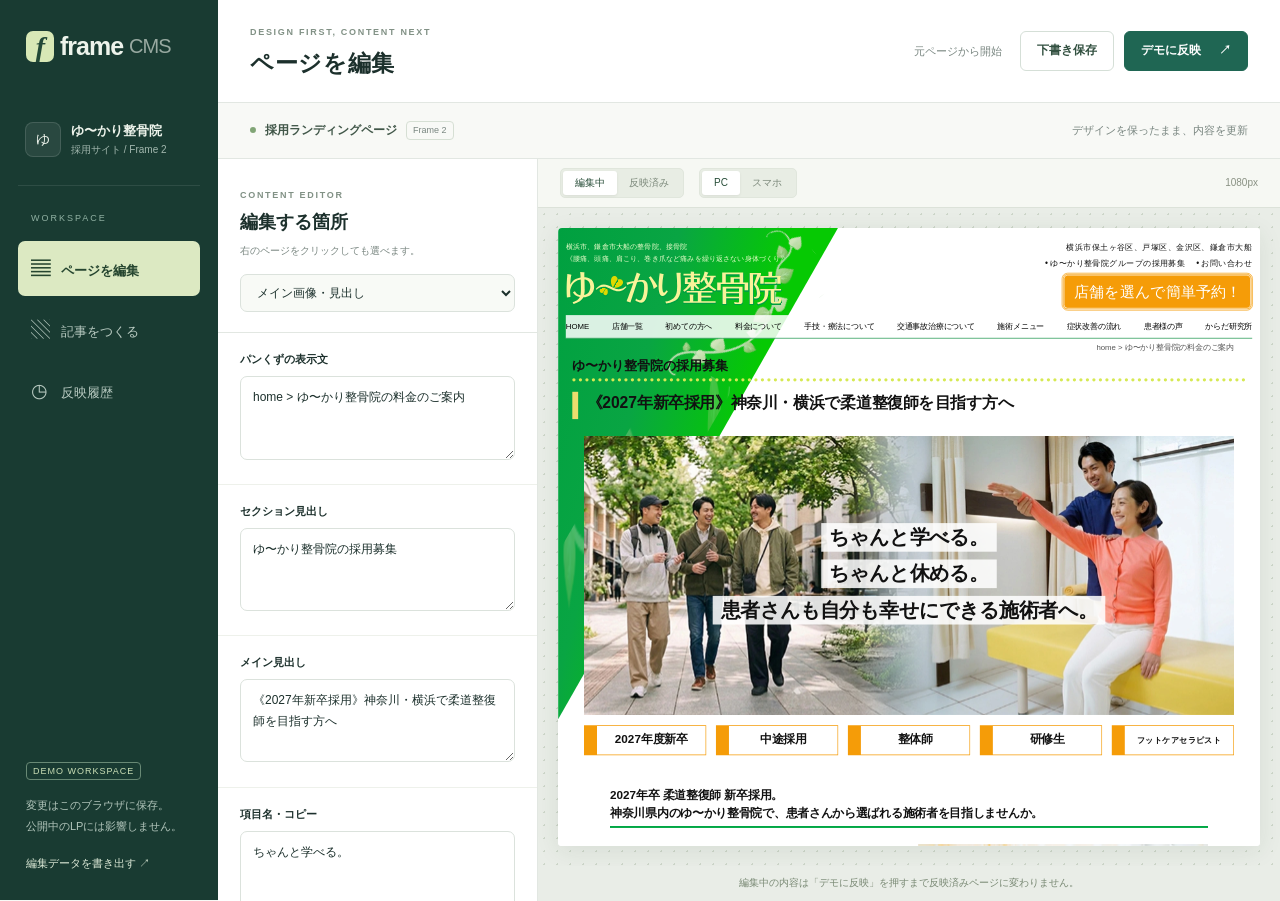
==== cms/index.html @ cc3045b7 "feat: publish Frame CMS demo under cms" ====
<!doctype html>
<html lang="ja">
<head><meta charset="utf-8"><meta name="viewport" content="width=device-width, initial-scale=1"><meta name="robots" content="noindex,nofollow"><title>Frame CMS｜ゆ〜かり整骨院</title><link rel="stylesheet" href="cms.css"></head>
<body>
<aside class="sidebar">
  <a class="wordmark" href="./"><span class="mark">f</span>frame<span class="light">CMS</span></a>
  <div class="workspace"><span class="site-icon">ゆ</span><div><strong>ゆ〜かり整骨院</strong><small>採用サイト / Frame 2</small></div></div>
  <div class="nav-label">WORKSPACE</div>
  <nav><button data-view="pages" class="active"><span>▤</span>ページを編集</button><button data-view="articles"><span>▧</span>記事をつくる</button><button data-view="history"><span>◷</span>反映履歴</button></nav>
  <div class="sidebar-bottom"><span class="demo-pill">DEMO WORKSPACE</span><p>変更はこのブラウザに保存。<br>公開中のLPには影響しません。</p><button id="export-data" class="text-button">編集データを書き出す ↗</button></div>
</aside>
<main class="main">
  <header class="topbar"><div><span class="eyebrow">DESIGN FIRST, CONTENT NEXT</span><h1 id="view-title">ページを編集</h1></div><div class="top-actions"><span id="save-status" role="status">準備中…</span><button id="save" class="btn">下書き保存</button><button id="publish" class="btn primary">デモに反映 <span>↗</span></button></div></header>
  <div class="context"><div><span class="live-dot"></span><strong>採用ランディングページ</strong><span class="tag">Frame 2</span></div><span>デザインを保ったまま、内容を更新</span></div>
  <section id="pages-view" class="view editor-grid">
    <aside class="inspector"><div class="inspector-head"><span class="eyebrow">CONTENT EDITOR</span><h2>編集する箇所</h2><p>右のページをクリックしても選べます。</p><label for="section-select" class="sr-only">編集セクション</label><select id="section-select"></select></div><div id="fields"></div></aside>
    <div class="preview-panel"><div class="preview-toolbar"><div class="segmented"><button data-preview="draft" class="active">編集中</button><button data-preview="published">反映済み</button></div><div class="segmented"><button data-device="desktop" class="active">PC</button><button data-device="mobile">スマホ</button></div><span id="preview-size">1080px</span></div><div class="preview-scroll" id="canvas"><div class="frame-holder"><iframe id="preview" title="Frame 2 編集プレビュー" sandbox="allow-same-origin"></iframe></div></div><div class="preview-note">編集中の内容は「デモに反映」を押すまで反映済みページに変わりません。</div></div>
  </section>
  <section id="articles-view" class="view" hidden><div class="articles-layout"><aside class="article-list"><div class="list-heading"><h2>記事</h2><button id="add-article" class="btn small primary">＋ 新規</button></div><p class="muted">サイトと同じデザインで情報を届ける。</p><div id="article-items"></div></aside><div id="article-editor"></div></div></section>
  <section id="history-view" class="view" hidden><div class="history-intro"><span class="eyebrow">VERSION HISTORY</span><h2>変更を、いつでも振り返る。</h2><p>反映した内容を10件まで保存します。復元は下書きに取り込みます。</p></div><div id="history-items"></div></section>
</main>
<div id="toast" role="status" hidden></div>
<dialog id="publish-dialog"><span class="eyebrow">REVIEW & APPLY</span><h2>デモ表示に反映しますか？</h2><p>下書きのページ・記事を、このブラウザの反映済み表示へまとめて反映します。</p><div id="changes"></div><div class="dialog-actions"><button id="cancel-publish" class="btn">戻る</button><button id="confirm-publish" class="btn primary">この内容を反映</button></div></dialog>
<script src="source.js"></script><script src="app.js"></script>
</body></html>
---- cms/cms.css ----
:root{--ink:#1c302c;--muted:#798680;--green:#1f6653;--line:#e2e7e2;--paper:#f8f9f6;--accent:#d9e9bd}*{box-sizing:border-box}body{margin:0;background:var(--paper);color:var(--ink);font:14px/1.65 "Segoe UI",Meiryo,sans-serif}button,input,textarea,select{font:inherit}button{cursor:pointer}button:disabled{opacity:.45;cursor:default}button,a,input,textarea,select{outline-offset:3px}button:focus-visible,a:focus-visible{outline:2px solid #83ac39}input,textarea,select{width:100%;border:1px solid #dbe2dc;background:#fff;border-radius:7px;padding:10px 12px;color:var(--ink)}textarea{resize:vertical;line-height:1.7;min-height:80px}input:focus,textarea:focus,select:focus{outline:2px solid #a0c6ae;border-color:transparent}h1,h2,h3,p{margin:0}button{border:0}a{color:inherit}.sidebar{width:218px;position:fixed;inset:0 auto 0 0;background:#193b32;color:#edf3eb;padding:26px 18px;display:flex;flex-direction:column}.wordmark{display:flex;align-items:center;font-size:25px;letter-spacing:-1px;font-weight:650;text-decoration:none;gap:6px;margin:0 8px 37px}.mark{background:#d8e8b6;color:#224937;border-radius:7px;width:28px;height:31px;line-height:31px;text-align:center;font:italic bold 28px Georgia}.light{font-weight:300;font-size:20px;opacity:.6}.workspace{display:flex;align-items:center;gap:10px;padding:15px 7px 26px;border-bottom:1px solid #ffffff17;margin-bottom:25px}.workspace strong{font-size:13px}.workspace small{display:block;color:#a3b8af;font-size:10px}.site-icon{background:#ffffff12;border:1px solid #ffffff20;border-radius:8px;padding:5px 10px}.nav-label{font-size:9px;color:#91b1a3;letter-spacing:2px;padding:0 13px;margin-bottom:12px}nav button{width:100%;text-align:left;padding:12px 13px;color:#b9cbc2;background:transparent;border-radius:7px;margin:3px 0;font-size:13px}nav button span{font-size:19px;display:inline-block;width:30px}nav button.active{background:#dce9c2;color:#25452f;font-weight:650}.sidebar-bottom{margin-top:auto;padding:20px 8px 0}.demo-pill{color:#cce0b7;border:1px solid #688975;border-radius:4px;padding:3px 6px;font-size:9px;letter-spacing:1px}.sidebar-bottom p{color:#b3c6bc;font-size:11px;line-height:1.9;margin:14px 0}.text-button{background:transparent;color:#dbe8d6;padding:0;font-size:11px}.main{margin-left:218px}.topbar{height:103px;display:flex;align-items:center;justify-content:space-between;padding:20px 32px;border-bottom:1px solid var(--line);background:#fff}.eyebrow{font-size:9px;letter-spacing:1.7px;color:#819185;font-weight:600}h1{font-size:23px;letter-spacing:.03em;margin-top:3px}h2{font-size:18px}.top-actions{display:flex;align-items:center;gap:10px}#save-status{font-size:11px;color:var(--muted);margin-right:8px}.btn{padding:9px 16px;border:1px solid #d5dfd7;border-radius:6px;background:#fff;color:#335141;font-weight:600;font-size:12px;white-space:nowrap}.btn:hover{background:#f0f5ed}.btn.primary{background:var(--green);border-color:var(--green);color:white}.btn.primary:hover{background:#194d40}.btn.primary span{margin-left:15px}.btn.small{padding:6px 10px;font-size:11px}.context{height:55px;padding:0 32px;display:flex;align-items:center;justify-content:space-between;font-size:11px;color:var(--muted)}.context>div{display:flex;align-items:center;gap:9px}.context strong{color:#415749;font-size:12px}.live-dot{height:6px;width:6px;background:#81a576;border-radius:50%}.tag{border:1px solid #d6dfd4;border-radius:4px;padding:1px 6px;font-size:9px}.view[hidden]{display:none}.editor-grid{display:grid;grid-template-columns:320px minmax(0,1fr);height:calc(100vh - 158px);border-top:1px solid var(--line)}.inspector{background:white;overflow:auto;border-right:1px solid var(--line)}.inspector-head{padding:23px 22px 20px;border-bottom:1px solid var(--line)}.inspector-head h2{margin:3px 0 5px}.inspector-head p{font-size:10px;color:var(--muted);margin-bottom:15px}.inspector select{font-size:12px;background:#f8faf6}.field{padding:17px 22px;border-bottom:1px solid #eef1eb}.field label,.input-label{display:block;font-size:11px;font-weight:bold;margin-bottom:8px}.field textarea{font-size:12px}.field-note{font-size:10px;color:var(--muted);margin-top:6px}.field-img{width:100%;height:105px;object-fit:cover;border:1px solid var(--line);border-radius:6px;margin-bottom:8px;background:#f0f1eb}.field input[type=file]{font-size:10px;padding:5px}.field .image-options{display:flex;gap:5px;margin:8px 0}.image-options button{padding:4px;background:#f0f3ed;color:#485c4e;font-size:10px;border-radius:4px}.preview-panel{display:flex;flex-direction:column;min-width:0;background:#e9ede7}.preview-toolbar{height:49px;display:flex;gap:15px;align-items:center;padding:0 22px;background:#f6f8f3;border-bottom:1px solid #dce2d9;flex-shrink:0}.segmented{display:flex;background:#e8ede4;border:1px solid #e0e6dc;padding:2px;border-radius:5px}.segmented button{font-size:10px;padding:4px 12px;background:transparent;color:#7c897b;border-radius:3px}.segmented button.active{background:white;color:#274d38;box-shadow:0 1px 3px #0001}.preview-toolbar>span{font-size:10px;color:#899183;margin-left:auto}.preview-scroll{flex:1;min-height:0;overflow:hidden;padding:20px;display:flex;justify-content:center;align-items:flex-start;background-image:radial-gradient(#cdd6c9 1px,transparent 1px);background-size:13px 13px}.frame-holder{position:relative;box-shadow:0 5px 25px #253d2017;background:white;flex-shrink:0;overflow:hidden;border-radius:4px}iframe{border:0;display:block;transform-origin:top left;background:white}.preview-note{font-size:10px;text-align:center;color:#798974;padding:9px;flex-shrink:0}.muted{color:var(--muted);font-size:11px}.articles-layout{display:grid;grid-template-columns:285px 1fr;gap:25px;padding:0 32px 30px}.article-list{padding:22px;background:#fff;border:1px solid var(--line);border-radius:10px;align-self:start}.list-heading{display:flex;align-items:center;justify-content:space-between;margin-bottom:10px}.article-item{width:100%;padding:14px 12px;text-align:left;border:1px solid var(--line);margin-top:13px;background:#fff;border-radius:7px;color:var(--ink)}.article-item.active{border-color:#6a9c7e;background:#f3f7ee}.article-item strong{display:block;font-size:12px}.article-item small{color:#88967f}.article-form{background:white;border:1px solid var(--line);border-radius:10px;padding:26px;max-width:900px}.article-form .input-label{margin-top:20px}.article-form textarea{min-height:250px}.article-form .summary-input{min-height:75px}.article-form .row{display:flex;gap:10px;margin-top:15px}.article-form .row input{width:auto}.empty-state{padding:80px 30px;text-align:center;color:#8a9786}.empty-state h2{color:#496340;margin-bottom:10px}.article-preview{padding:20px;margin-top:20px;border:1px solid var(--line);background:#fafcf7;border-radius:6px;white-space:pre-wrap}.history-intro{padding:20px 32px}.history-intro h2{font-size:24px;margin:8px 0}.history-intro p{color:var(--muted);font-size:12px}.history-card{margin:0 32px 12px;background:white;border:1px solid var(--line);border-radius:9px;padding:22px;display:flex;align-items:center;justify-content:space-between}.history-card small{color:var(--muted)}#toast{position:fixed;bottom:24px;left:50%;transform:translateX(-50%);background:#193b32;color:white;box-shadow:0 4px 20px #0003;border-radius:9px;padding:13px 25px;z-index:20;font-size:13px}dialog{width:470px;max-width:calc(100vw - 35px);border:0;border-radius:13px;padding:30px;box-shadow:0 10px 60px #0002;color:var(--ink)}dialog::backdrop{background:#15352966}dialog h2{font-size:23px;margin:6px 0 12px}dialog p{font-size:12px;color:var(--muted)}#changes{background:#f1f5eb;border-radius:7px;padding:15px;margin:22px 0;font-size:12px}.dialog-actions{display:flex;justify-content:flex-end;gap:10px}.faq-card{padding:17px 22px;border-bottom:1px solid var(--line)}.faq-card input,.faq-card textarea{font-size:12px;margin-bottom:7px}.faq-tools{display:flex;gap:8px}.faq-tools button{padding:3px 9px;color:#6c7568;background:#f2f4ee;font-size:11px;border-radius:4px}.add-faq{margin:18px 22px}.sr-only{position:absolute;width:1px;height:1px;overflow:hidden;clip:rect(0,0,0,0)}@media(min-width:1800px){.editor-grid{grid-template-columns:360px 1fr}.inspector-head,.field,.faq-card{padding-left:27px;padding-right:27px}}@media(max-width:1100px){.sidebar{width:180px;padding:25px 12px}.main{margin-left:180px}.editor-grid{grid-template-columns:280px 1fr}.topbar{padding:20px}.top-actions{gap:5px}#save-status{display:none}.context{padding:0 20px}.context>span{display:none}.articles-layout{padding:0 20px;grid-template-columns:230px 1fr}}@media(max-width:760px){.sidebar{position:relative;width:100%;height:auto;padding:12px 16px;display:block}.wordmark{display:none}.workspace{display:none}.sidebar-bottom,.nav-label{display:none}.sidebar nav{display:flex;gap:6px}.sidebar nav button{font-size:11px;padding:6px}.main{margin-left:0}.topbar{height:100px;align-items:start;padding:13px;flex-wrap:wrap}.topbar h1{font-size:18px}.eyebrow{font-size:8px}.top-actions{margin-top:5px}.context{height:42px;padding:0 13px}.editor-grid{display:flex;flex-direction:column;height:auto}.inspector{max-height:46vh;width:100%}.preview-panel{height:70vh}.preview-toolbar{padding:0 10px}.preview-note{font-size:9px}.articles-layout{display:block;padding:0 12px}.article-form{margin-top:15px;padding:18px}.article-list{padding:14px}.history-card{margin:10px;padding:15px}.history-intro{padding:15px}}
/* 記事の入力と読者向け表示を同じ画面で確認する。 */
#article-editor{display:grid;grid-template-columns:minmax(300px,440px) minmax(300px,1fr);gap:20px;min-width:0;align-items:start}
.article-form{min-width:0;width:100%;padding:22px}
.article-form>h2{margin-top:4px}
.article-reader{background:#e9ede7;border:1px solid var(--line);border-radius:10px;overflow:hidden;position:sticky;top:20px;min-width:0}
.article-reader-toolbar{display:flex;flex-wrap:wrap;align-items:center;gap:8px;padding:13px;background:#f6f8f3;font-size:10px}
.article-reader-toolbar strong{width:100%;font-size:12px}
.article-reader-toolbar select{width:auto;max-width:125px;padding:5px 8px;font-size:10px}
#article-canvas{height:650px;min-height:350px}
.listing-option{display:flex;gap:9px;align-items:center;font-size:12px;margin:20px 0 5px;font-weight:600}
.listing-option input{width:16px;height:16px;flex-shrink:0}
.article-actions,.empty-actions{display:flex;gap:8px;flex-wrap:wrap;margin-top:20px}
.empty-actions{justify-content:center}
.sample-note{font-size:11px;color:#60724f;background:#f2f6e8;border-radius:6px;padding:10px;margin-top:13px}
.faq-intro{padding:15px 22px;font-size:11px;color:var(--muted);background:#f9fbf5}
#changes p{color:#42583b;margin:5px 0}
@media(max-width:1450px){#article-editor{display:block}.article-reader{position:relative;top:0;margin-top:20px}.article-form{max-width:none}#article-canvas{height:560px}}
@media(max-width:760px){#article-canvas{height:550px}.article-reader-toolbar{gap:5px}.article-reader-toolbar select{max-width:110px}}
.action-dialog .dialog-actions{margin-top:24px}
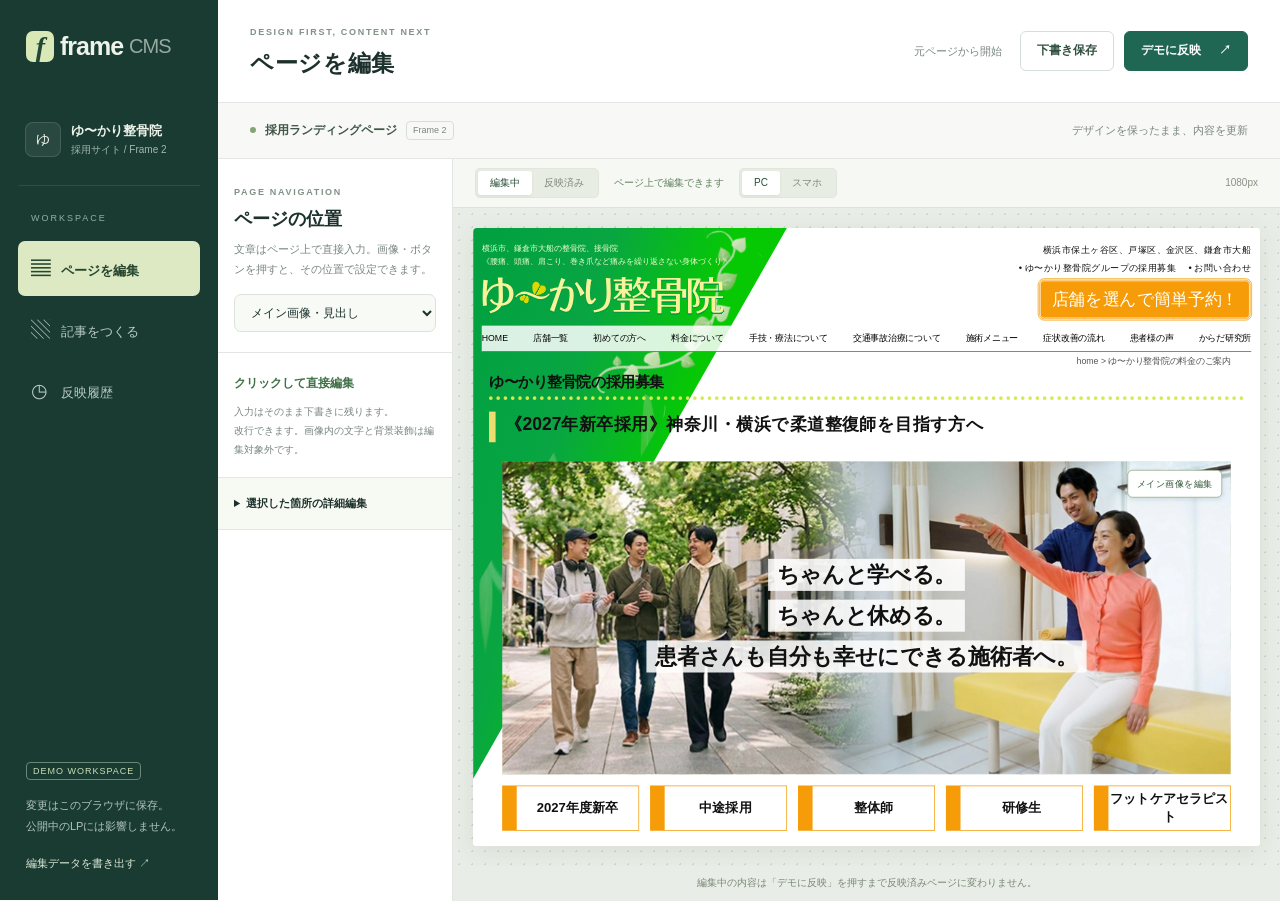
==== commit 1d1d955e: "feat: enable inline page editing and recruitment button controls" ====
--- a/cms/index.html
+++ b/cms/index.html
@@ -13,8 +13,8 @@
   <header class="topbar"><div><span class="eyebrow">DESIGN FIRST, CONTENT NEXT</span><h1 id="view-title">ページを編集</h1></div><div class="top-actions"><span id="save-status" role="status">準備中…</span><button id="save" class="btn">下書き保存</button><button id="publish" class="btn primary">デモに反映 <span>↗</span></button></div></header>
   <div class="context"><div><span class="live-dot"></span><strong>採用ランディングページ</strong><span class="tag">Frame 2</span></div><span>デザインを保ったまま、内容を更新</span></div>
   <section id="pages-view" class="view editor-grid">
-    <aside class="inspector"><div class="inspector-head"><span class="eyebrow">CONTENT EDITOR</span><h2>編集する箇所</h2><p>右のページをクリックしても選べます。</p><label for="section-select" class="sr-only">編集セクション</label><select id="section-select"></select></div><div id="fields"></div></aside>
-    <div class="preview-panel"><div class="preview-toolbar"><div class="segmented"><button data-preview="draft" class="active">編集中</button><button data-preview="published">反映済み</button></div><div class="segmented"><button data-device="desktop" class="active">PC</button><button data-device="mobile">スマホ</button></div><span id="preview-size">1080px</span></div><div class="preview-scroll" id="canvas"><div class="frame-holder"><iframe id="preview" title="Frame 2 編集プレビュー" sandbox="allow-same-origin"></iframe></div></div><div class="preview-note">編集中の内容は「デモに反映」を押すまで反映済みページに変わりません。</div></div>
+    <aside class="inspector"><div class="inspector-head"><span class="eyebrow">PAGE NAVIGATION</span><h2>ページの位置</h2><p>文章はページ上で直接入力。画像・ボタンを押すと、その位置で設定できます。</p><label for="section-select" class="sr-only">ページの位置</label><select id="section-select"></select></div><div class="editing-guide"><strong id="editing-mode">クリックして直接編集</strong><p>入力はそのまま下書きに残ります。<br>改行できます。画像内の文字と背景装飾は編集対象外です。</p></div><details class="advanced-fields"><summary>選択した箇所の詳細編集</summary><div id="fields"></div></details></aside>
+    <div class="preview-panel"><div class="preview-toolbar"><div class="segmented"><button data-preview="draft" class="active">編集中</button><button data-preview="published">反映済み</button></div><span id="inline-mode-label">ページ上で編集できます</span><div class="segmented"><button data-device="desktop" class="active">PC</button><button data-device="mobile">スマホ</button></div><span id="preview-size">1080px</span></div><div class="preview-scroll" id="canvas"><div class="frame-holder"><iframe id="preview" title="Frame 2 編集プレビュー" sandbox="allow-same-origin"></iframe></div></div><div class="preview-note">編集中の内容は「デモに反映」を押すまで反映済みページに変わりません。</div></div>
   </section>
   <section id="articles-view" class="view" hidden><div class="articles-layout"><aside class="article-list"><div class="list-heading"><h2>記事</h2><button id="add-article" class="btn small primary">＋ 新規</button></div><p class="muted">サイトと同じデザインで情報を届ける。</p><div id="article-items"></div></aside><div id="article-editor"></div></div></section>
   <section id="history-view" class="view" hidden><div class="history-intro"><span class="eyebrow">VERSION HISTORY</span><h2>変更を、いつでも振り返る。</h2><p>反映した内容を10件まで保存します。復元は下書きに取り込みます。</p></div><div id="history-items"></div></section>
--- a/cms/cms.css
+++ b/cms/cms.css
@@ -18,3 +18,14 @@
 @media(max-width:1450px){#article-editor{display:block}.article-reader{position:relative;top:0;margin-top:20px}.article-form{max-width:none}#article-canvas{height:560px}}
 @media(max-width:760px){#article-canvas{height:550px}.article-reader-toolbar{gap:5px}.article-reader-toolbar select{max-width:110px}}
 .action-dialog .dialog-actions{margin-top:24px}
+/* ページ上で直接編集するための、コンパクトな補助パネル。 */
+.editor-grid{grid-template-columns:235px minmax(0,1fr)}
+.inspector-head{padding:20px 16px}.inspector-head p{font-size:11px;line-height:1.8}
+.editing-guide{padding:18px 16px;border-bottom:1px solid var(--line)}
+.editing-guide strong{font-size:12px;color:#3f7046}.editing-guide p{font-size:10px;color:var(--muted);margin-top:8px;line-height:1.9}
+.advanced-fields>summary{cursor:pointer;padding:16px;font-size:11px;font-weight:600;background:#f7faf3;border-bottom:1px solid var(--line)}
+.advanced-fields .field,.advanced-fields .faq-card{padding:15px 16px}
+#inline-mode-label{font-size:10px;color:#62805f}.preview-toolbar>span#inline-mode-label{margin-left:0}
+@media(min-width:1800px){.editor-grid{grid-template-columns:260px minmax(0,1fr)}}
+@media(max-width:1100px){.editor-grid{grid-template-columns:210px minmax(0,1fr)}#inline-mode-label{display:none}}
+@media(max-width:760px){.inspector{max-height:28vh}.editing-guide{display:none}.inspector-head{padding:12px 16px}.inspector-head p{margin-bottom:8px}.advanced-fields>summary{padding:10px 16px}.preview-panel{height:76vh}}
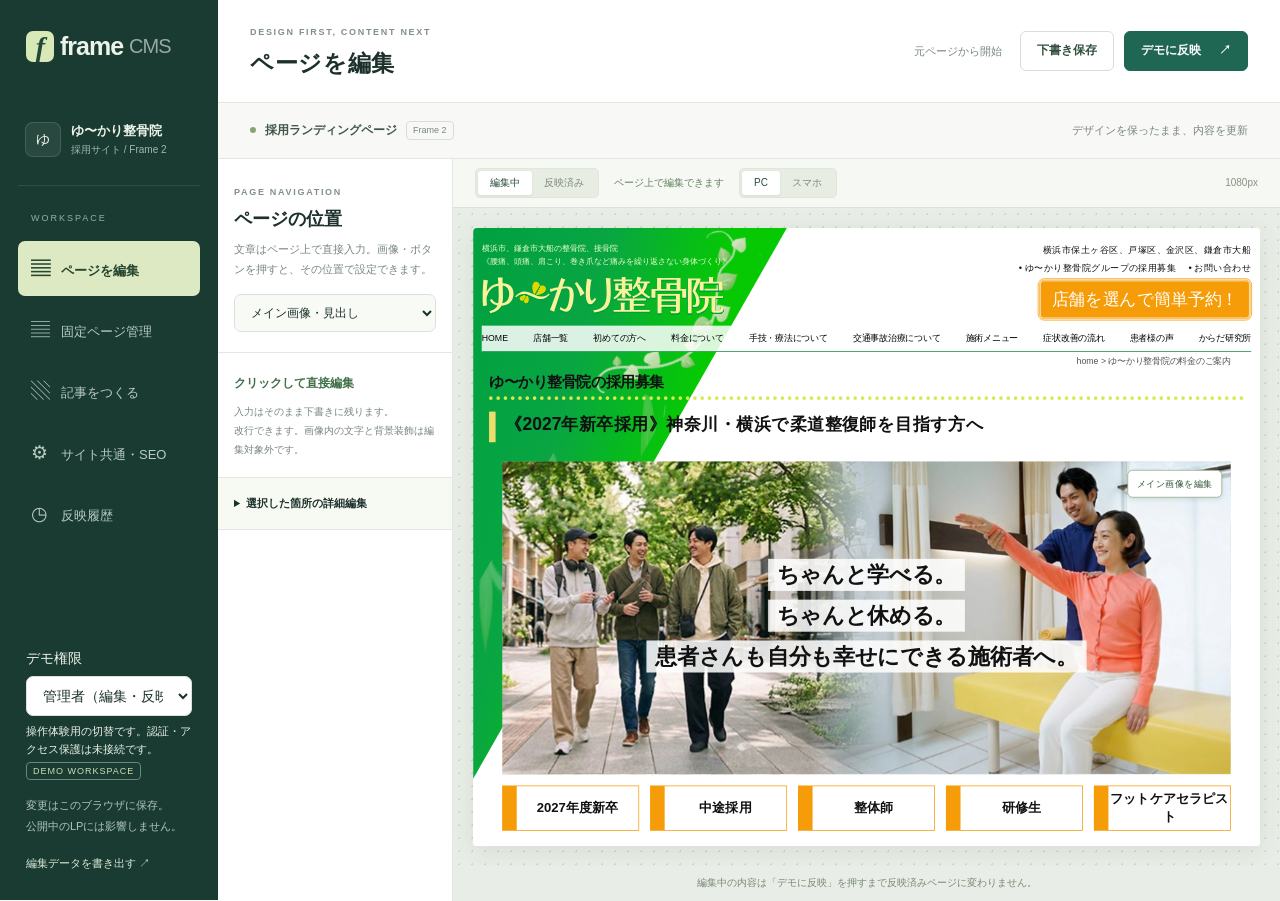
==== commit 30fd6c82: "feat: add page management taxonomy SEO and role demo" ====
--- a/cms/index.html
+++ b/cms/index.html
@@ -6,8 +6,8 @@
   <a class="wordmark" href="./"><span class="mark">f</span>frame<span class="light">CMS</span></a>
   <div class="workspace"><span class="site-icon">ゆ</span><div><strong>ゆ〜かり整骨院</strong><small>採用サイト / Frame 2</small></div></div>
   <div class="nav-label">WORKSPACE</div>
-  <nav><button data-view="pages" class="active"><span>▤</span>ページを編集</button><button data-view="articles"><span>▧</span>記事をつくる</button><button data-view="history"><span>◷</span>反映履歴</button></nav>
-  <div class="sidebar-bottom"><span class="demo-pill">DEMO WORKSPACE</span><p>変更はこのブラウザに保存。<br>公開中のLPには影響しません。</p><button id="export-data" class="text-button">編集データを書き出す ↗</button></div>
+  <nav><button data-view="pages" class="active"><span>▤</span>ページを編集</button><button data-view="fixed"><span>▤</span>固定ページ管理</button><button data-view="articles"><span>▧</span>記事をつくる</button><button data-view="settings"><span>⚙</span>サイト共通・SEO</button><button data-view="history"><span>◷</span>反映履歴</button></nav>
+  <div class="sidebar-bottom"><label for="role-select">デモ権限</label><select id="role-select"><option value="admin">管理者（編集・反映）</option><option value="editor">編集者（下書き編集）</option><option value="viewer">閲覧者（閲覧のみ）</option></select><small>操作体験用の切替です。認証・アクセス保護は未接続です。</small><span class="demo-pill">DEMO WORKSPACE</span><p>変更はこのブラウザに保存。<br>公開中のLPには影響しません。</p><button id="export-data" class="text-button">編集データを書き出す ↗</button></div>
 </aside>
 <main class="main">
   <header class="topbar"><div><span class="eyebrow">DESIGN FIRST, CONTENT NEXT</span><h1 id="view-title">ページを編集</h1></div><div class="top-actions"><span id="save-status" role="status">準備中…</span><button id="save" class="btn">下書き保存</button><button id="publish" class="btn primary">デモに反映 <span>↗</span></button></div></header>
@@ -16,10 +16,12 @@
     <aside class="inspector"><div class="inspector-head"><span class="eyebrow">PAGE NAVIGATION</span><h2>ページの位置</h2><p>文章はページ上で直接入力。画像・ボタンを押すと、その位置で設定できます。</p><label for="section-select" class="sr-only">ページの位置</label><select id="section-select"></select></div><div class="editing-guide"><strong id="editing-mode">クリックして直接編集</strong><p>入力はそのまま下書きに残ります。<br>改行できます。画像内の文字と背景装飾は編集対象外です。</p></div><details class="advanced-fields"><summary>選択した箇所の詳細編集</summary><div id="fields"></div></details></aside>
     <div class="preview-panel"><div class="preview-toolbar"><div class="segmented"><button data-preview="draft" class="active">編集中</button><button data-preview="published">反映済み</button></div><span id="inline-mode-label">ページ上で編集できます</span><div class="segmented"><button data-device="desktop" class="active">PC</button><button data-device="mobile">スマホ</button></div><span id="preview-size">1080px</span></div><div class="preview-scroll" id="canvas"><div class="frame-holder"><iframe id="preview" title="Frame 2 編集プレビュー" sandbox="allow-same-origin"></iframe></div></div><div class="preview-note">編集中の内容は「デモに反映」を押すまで反映済みページに変わりません。</div></div>
   </section>
-  <section id="articles-view" class="view" hidden><div class="articles-layout"><aside class="article-list"><div class="list-heading"><h2>記事</h2><button id="add-article" class="btn small primary">＋ 新規</button></div><p class="muted">サイトと同じデザインで情報を届ける。</p><div id="article-items"></div></aside><div id="article-editor"></div></div></section>
+  <section id="articles-view" class="view" hidden><div class="articles-layout"><aside class="article-list"><div class="list-heading"><h2>記事</h2><button id="add-article" class="btn small primary">＋ 新規</button></div><p class="muted">サイトと同じデザインで情報を届ける。</p><div id="article-items"></div><div class="taxonomy-panel"><h2>分類から探す</h2><select id="taxonomy-mode" aria-label="分類管理の版"><option value="draft">編集中</option><option value="published">反映済み・掲載記事</option></select><div id="taxonomy-items"></div></div></aside><div id="article-editor"></div></div></section>
+  <section id="fixed-view" class="view" hidden><div class="article-form"><h2>固定ページ</h2><label for="fixed-template">追加するページのひな型</label><select id="fixed-template"><option value="standard">標準固定ページ</option></select><button id="add-fixed" class="btn primary">＋ 固定ページを追加</button><p class="muted">新しい固定ページは共通ヘッダー・フッターと標準レイアウトを使用します。既存の採用ページは専用画面で内容を編集できます。</p><div id="fixed-items"></div></div><div id="fixed-editor" class="settings-layout"></div></section>
+  <section id="settings-view" class="view" hidden><div class="settings-layout"><div class="article-form"><h2>サイト共通・採用ページのSEO</h2><p>デザインを保ち、検索や共有時に使う情報を設定します。記事ごとの情報は記事編集から変更できます。</p><div id="settings-fields"></div><p class="muted">このデモは検索対象外です。設定は下書き保存後、「デモに反映」で反映済み表示へ移ります。</p></div><div class="article-form"><h2>タイトル・説明の確認</h2><div id="seo-summary"></div><p class="muted">検索結果での表示を保証するものではありません。サイトのヘッダー・フッターの内容は「ページを編集」から変更でき、記事にも共通で反映されます。</p></div></div></section>
   <section id="history-view" class="view" hidden><div class="history-intro"><span class="eyebrow">VERSION HISTORY</span><h2>変更を、いつでも振り返る。</h2><p>反映した内容を10件まで保存します。復元は下書きに取り込みます。</p></div><div id="history-items"></div></section>
 </main>
 <div id="toast" role="status" hidden></div>
 <dialog id="publish-dialog"><span class="eyebrow">REVIEW & APPLY</span><h2>デモ表示に反映しますか？</h2><p>下書きのページ・記事を、このブラウザの反映済み表示へまとめて反映します。</p><div id="changes"></div><div class="dialog-actions"><button id="cancel-publish" class="btn">戻る</button><button id="confirm-publish" class="btn primary">この内容を反映</button></div></dialog>
-<script src="source.js"></script><script src="app.js"></script>
+<script src="source.js"></script><script src="content-model.js"></script><script src="app.js"></script>
 </body></html>
--- a/cms/cms.css
+++ b/cms/cms.css
@@ -28,4 +28,7 @@
 #inline-mode-label{font-size:10px;color:#62805f}.preview-toolbar>span#inline-mode-label{margin-left:0}
 @media(min-width:1800px){.editor-grid{grid-template-columns:260px minmax(0,1fr)}}
 @media(max-width:1100px){.editor-grid{grid-template-columns:210px minmax(0,1fr)}#inline-mode-label{display:none}}
-@media(max-width:760px){.inspector{max-height:28vh}.editing-guide{display:none}.inspector-head{padding:12px 16px}.inspector-head p{margin-bottom:8px}.advanced-fields>summary{padding:10px 16px}.preview-panel{height:76vh}}+@media(max-width:760px){.inspector{max-height:28vh}.editing-guide{display:none}.inspector-head{padding:12px 16px}.inspector-head p{margin-bottom:8px}.advanced-fields>summary{padding:10px 16px}.preview-panel{height:76vh}}
+.settings-layout{display:grid;grid-template-columns:1fr 1fr;gap:20px}.settings-layout input,.settings-layout textarea{width:100%}.settings-layout textarea{min-height:100px}.seo-card{border:1px solid #dde5df;border-radius:10px;padding:16px;margin:16px 0;overflow-wrap:anywhere}.taxonomy-panel{margin-top:24px;border-top:1px solid #ddd;padding-top:20px}.taxonomy-group{padding:8px 0;overflow-wrap:anywhere}.taxonomy-group button{display:block;text-align:left;margin:8px 0}.sidebar-bottom select{width:100%;margin:6px 0}.sidebar-bottom small{display:block;font-size:11px}#fixed-preview{width:100%;height:700px;border:1px solid #ddd}#fixed-items{display:flex;gap:8px;flex-wrap:wrap;margin-top:20px}@media(max-width:900px){.settings-layout{grid-template-columns:1fr}}
+
+.settings-layout .listing-option input[type="checkbox"]{width:16px;min-width:16px;height:16px;flex:0 0 16px;margin:0}.settings-layout .listing-option{justify-content:flex-start;align-items:center;overflow-wrap:normal}
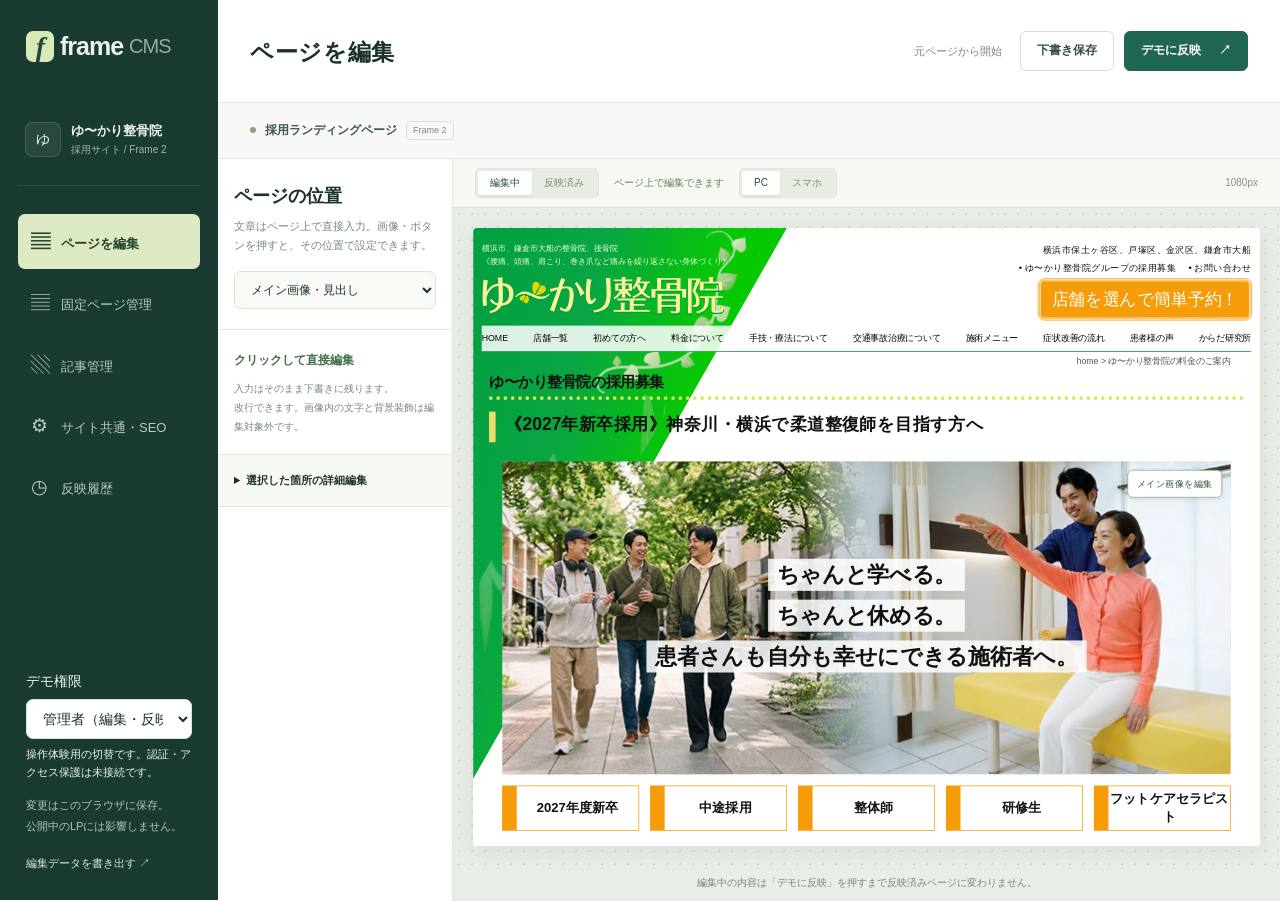
==== commit 9d28a259: "fix: remove decorative copy from CMS interface" ====
--- a/cms/index.html
+++ b/cms/index.html
@@ -5,23 +5,23 @@
 <aside class="sidebar">
   <a class="wordmark" href="./"><span class="mark">f</span>frame<span class="light">CMS</span></a>
   <div class="workspace"><span class="site-icon">ゆ</span><div><strong>ゆ〜かり整骨院</strong><small>採用サイト / Frame 2</small></div></div>
-  <div class="nav-label">WORKSPACE</div>
-  <nav><button data-view="pages" class="active"><span>▤</span>ページを編集</button><button data-view="fixed"><span>▤</span>固定ページ管理</button><button data-view="articles"><span>▧</span>記事をつくる</button><button data-view="settings"><span>⚙</span>サイト共通・SEO</button><button data-view="history"><span>◷</span>反映履歴</button></nav>
-  <div class="sidebar-bottom"><label for="role-select">デモ権限</label><select id="role-select"><option value="admin">管理者（編集・反映）</option><option value="editor">編集者（下書き編集）</option><option value="viewer">閲覧者（閲覧のみ）</option></select><small>操作体験用の切替です。認証・アクセス保護は未接続です。</small><span class="demo-pill">DEMO WORKSPACE</span><p>変更はこのブラウザに保存。<br>公開中のLPには影響しません。</p><button id="export-data" class="text-button">編集データを書き出す ↗</button></div>
+
+  <nav><button data-view="pages" class="active"><span>▤</span>ページを編集</button><button data-view="fixed"><span>▤</span>固定ページ管理</button><button data-view="articles"><span>▧</span>記事管理</button><button data-view="settings"><span>⚙</span>サイト共通・SEO</button><button data-view="history"><span>◷</span>反映履歴</button></nav>
+  <div class="sidebar-bottom"><label for="role-select">デモ権限</label><select id="role-select"><option value="admin">管理者（編集・反映）</option><option value="editor">編集者（下書き編集）</option><option value="viewer">閲覧者（閲覧のみ）</option></select><small>操作体験用の切替です。認証・アクセス保護は未接続です。</small><p>変更はこのブラウザに保存。<br>公開中のLPには影響しません。</p><button id="export-data" class="text-button">編集データを書き出す ↗</button></div>
 </aside>
 <main class="main">
-  <header class="topbar"><div><span class="eyebrow">DESIGN FIRST, CONTENT NEXT</span><h1 id="view-title">ページを編集</h1></div><div class="top-actions"><span id="save-status" role="status">準備中…</span><button id="save" class="btn">下書き保存</button><button id="publish" class="btn primary">デモに反映 <span>↗</span></button></div></header>
-  <div class="context"><div><span class="live-dot"></span><strong>採用ランディングページ</strong><span class="tag">Frame 2</span></div><span>デザインを保ったまま、内容を更新</span></div>
+  <header class="topbar"><div><h1 id="view-title">ページを編集</h1></div><div class="top-actions"><span id="save-status" role="status">準備中…</span><button id="save" class="btn">下書き保存</button><button id="publish" class="btn primary">デモに反映 <span>↗</span></button></div></header>
+  <div class="context"><div><span class="live-dot"></span><strong>採用ランディングページ</strong><span class="tag">Frame 2</span></div></div>
   <section id="pages-view" class="view editor-grid">
-    <aside class="inspector"><div class="inspector-head"><span class="eyebrow">PAGE NAVIGATION</span><h2>ページの位置</h2><p>文章はページ上で直接入力。画像・ボタンを押すと、その位置で設定できます。</p><label for="section-select" class="sr-only">ページの位置</label><select id="section-select"></select></div><div class="editing-guide"><strong id="editing-mode">クリックして直接編集</strong><p>入力はそのまま下書きに残ります。<br>改行できます。画像内の文字と背景装飾は編集対象外です。</p></div><details class="advanced-fields"><summary>選択した箇所の詳細編集</summary><div id="fields"></div></details></aside>
+    <aside class="inspector"><div class="inspector-head"><h2>ページの位置</h2><p>文章はページ上で直接入力。画像・ボタンを押すと、その位置で設定できます。</p><label for="section-select" class="sr-only">ページの位置</label><select id="section-select"></select></div><div class="editing-guide"><strong id="editing-mode">クリックして直接編集</strong><p>入力はそのまま下書きに残ります。<br>改行できます。画像内の文字と背景装飾は編集対象外です。</p></div><details class="advanced-fields"><summary>選択した箇所の詳細編集</summary><div id="fields"></div></details></aside>
     <div class="preview-panel"><div class="preview-toolbar"><div class="segmented"><button data-preview="draft" class="active">編集中</button><button data-preview="published">反映済み</button></div><span id="inline-mode-label">ページ上で編集できます</span><div class="segmented"><button data-device="desktop" class="active">PC</button><button data-device="mobile">スマホ</button></div><span id="preview-size">1080px</span></div><div class="preview-scroll" id="canvas"><div class="frame-holder"><iframe id="preview" title="Frame 2 編集プレビュー" sandbox="allow-same-origin"></iframe></div></div><div class="preview-note">編集中の内容は「デモに反映」を押すまで反映済みページに変わりません。</div></div>
   </section>
-  <section id="articles-view" class="view" hidden><div class="articles-layout"><aside class="article-list"><div class="list-heading"><h2>記事</h2><button id="add-article" class="btn small primary">＋ 新規</button></div><p class="muted">サイトと同じデザインで情報を届ける。</p><div id="article-items"></div><div class="taxonomy-panel"><h2>分類から探す</h2><select id="taxonomy-mode" aria-label="分類管理の版"><option value="draft">編集中</option><option value="published">反映済み・掲載記事</option></select><div id="taxonomy-items"></div></div></aside><div id="article-editor"></div></div></section>
-  <section id="fixed-view" class="view" hidden><div class="article-form"><h2>固定ページ</h2><label for="fixed-template">追加するページのひな型</label><select id="fixed-template"><option value="standard">標準固定ページ</option></select><button id="add-fixed" class="btn primary">＋ 固定ページを追加</button><p class="muted">新しい固定ページは共通ヘッダー・フッターと標準レイアウトを使用します。既存の採用ページは専用画面で内容を編集できます。</p><div id="fixed-items"></div></div><div id="fixed-editor" class="settings-layout"></div></section>
-  <section id="settings-view" class="view" hidden><div class="settings-layout"><div class="article-form"><h2>サイト共通・採用ページのSEO</h2><p>デザインを保ち、検索や共有時に使う情報を設定します。記事ごとの情報は記事編集から変更できます。</p><div id="settings-fields"></div><p class="muted">このデモは検索対象外です。設定は下書き保存後、「デモに反映」で反映済み表示へ移ります。</p></div><div class="article-form"><h2>タイトル・説明の確認</h2><div id="seo-summary"></div><p class="muted">検索結果での表示を保証するものではありません。サイトのヘッダー・フッターの内容は「ページを編集」から変更でき、記事にも共通で反映されます。</p></div></div></section>
-  <section id="history-view" class="view" hidden><div class="history-intro"><span class="eyebrow">VERSION HISTORY</span><h2>変更を、いつでも振り返る。</h2><p>反映した内容を10件まで保存します。復元は下書きに取り込みます。</p></div><div id="history-items"></div></section>
+  <section id="articles-view" class="view" hidden><div class="articles-layout"><aside class="article-list"><div class="list-heading"><h2>記事</h2><button id="add-article" class="btn small primary">＋ 新規</button></div><div id="article-items"></div><div class="taxonomy-panel"><h2>分類から探す</h2><select id="taxonomy-mode" aria-label="分類管理の版"><option value="draft">編集中</option><option value="published">反映済み・掲載記事</option></select><div id="taxonomy-items"></div></div></aside><div id="article-editor"></div></div></section>
+  <section id="fixed-view" class="view" hidden><div class="article-form"><h2>固定ページ</h2><label for="fixed-template">追加するページのひな型</label><select id="fixed-template"><option value="standard">標準固定ページ</option></select><button id="add-fixed" class="btn primary">＋ 固定ページを追加</button><div id="fixed-items"></div></div><div id="fixed-editor" class="settings-layout"></div></section>
+  <section id="settings-view" class="view" hidden><div class="settings-layout"><div class="article-form"><h2>サイト共通・採用ページのSEO</h2><div id="settings-fields"></div><p class="muted">このデモは検索対象外です。設定は下書き保存後、「デモに反映」で反映済み表示へ移ります。</p></div><div class="article-form"><h2>タイトル・説明の確認</h2><div id="seo-summary"></div><p class="muted">ヘッダー・フッターは「ページを編集」で変更します。全ページ共通です。</p></div></div></section>
+  <section id="history-view" class="view" hidden><div class="history-intro"><p>直近10件。復元先は下書きです。</p></div><div id="history-items"></div></section>
 </main>
 <div id="toast" role="status" hidden></div>
-<dialog id="publish-dialog"><span class="eyebrow">REVIEW & APPLY</span><h2>デモ表示に反映しますか？</h2><p>下書きのページ・記事を、このブラウザの反映済み表示へまとめて反映します。</p><div id="changes"></div><div class="dialog-actions"><button id="cancel-publish" class="btn">戻る</button><button id="confirm-publish" class="btn primary">この内容を反映</button></div></dialog>
+<dialog id="publish-dialog"><h2>デモ表示に反映しますか？</h2><p>下書きのページ・記事を、このブラウザの反映済み表示へまとめて反映します。</p><div id="changes"></div><div class="dialog-actions"><button id="cancel-publish" class="btn">戻る</button><button id="confirm-publish" class="btn primary">この内容を反映</button></div></dialog>
 <script src="source.js"></script><script src="content-model.js"></script><script src="app.js"></script>
 </body></html>
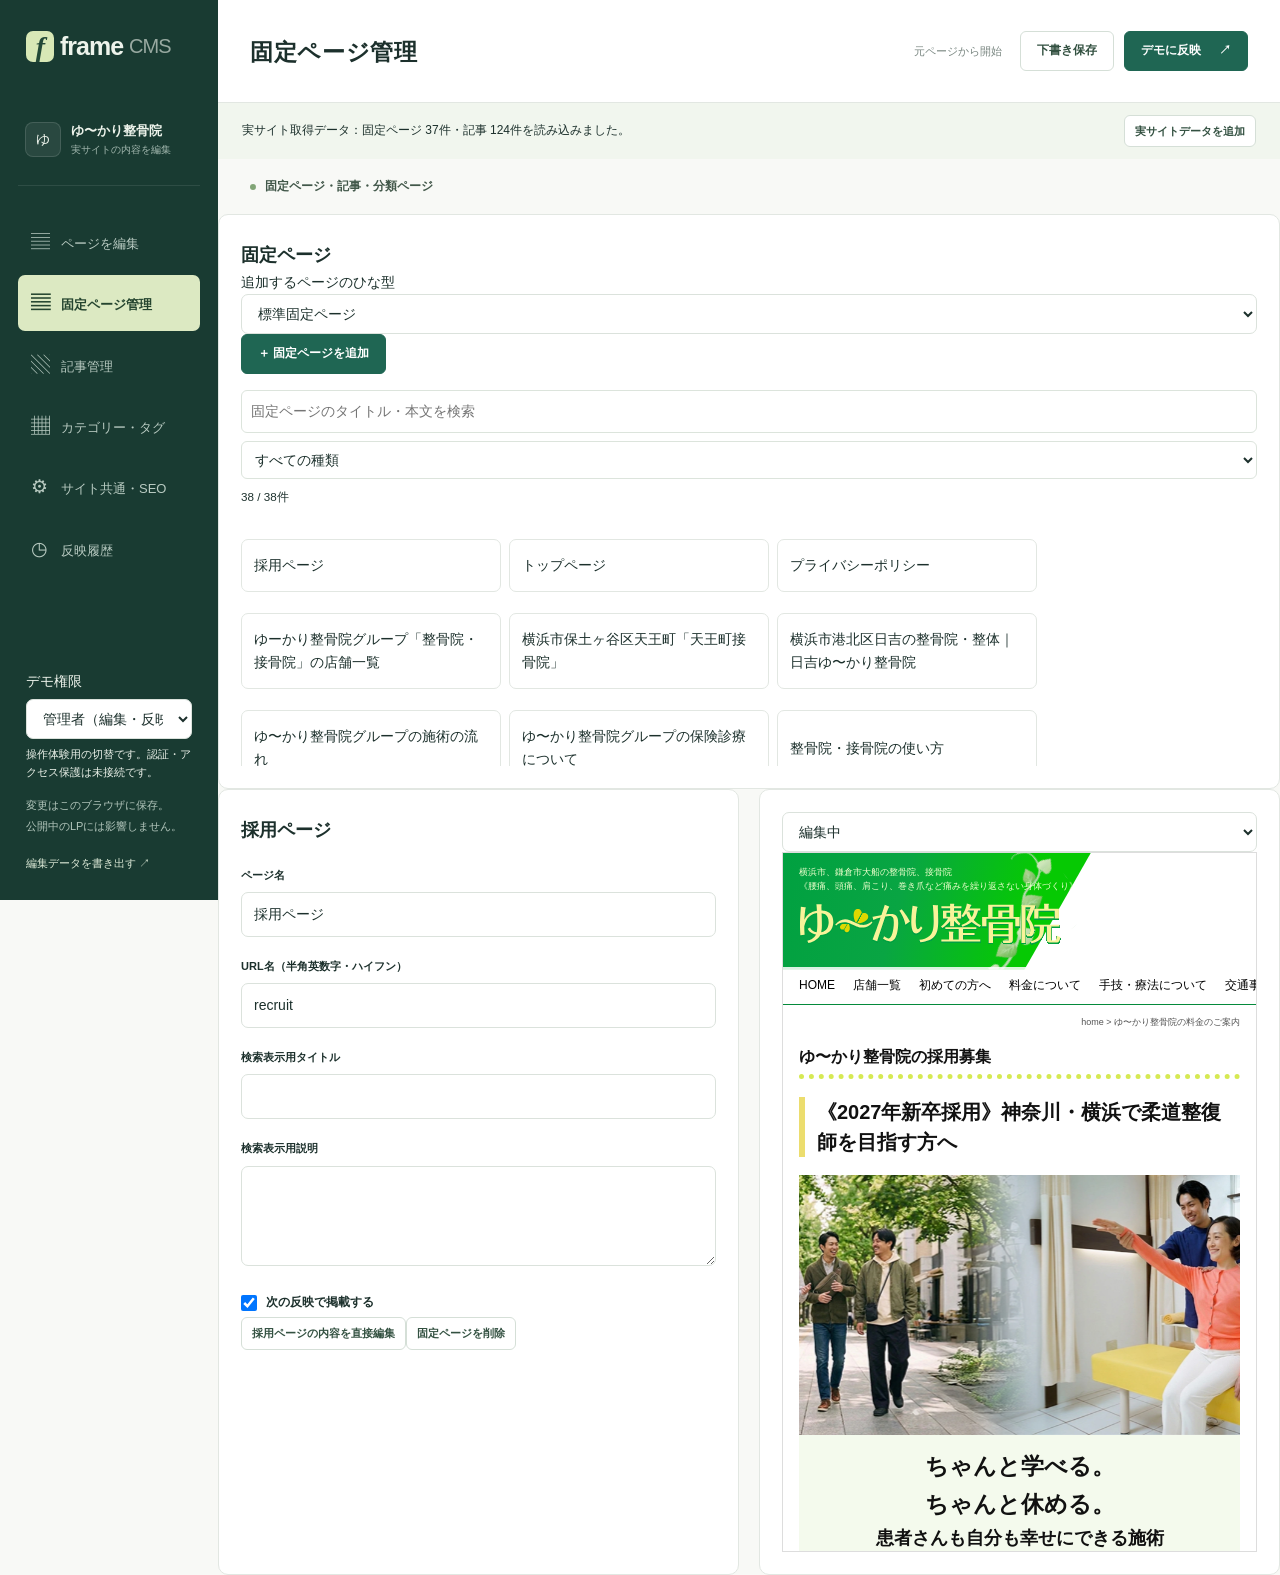
==== commit 717b03ea: "Import public site content and add taxonomy page editing" ====
--- a/cms/index.html
+++ b/cms/index.html
@@ -4,20 +4,21 @@
 <body>
 <aside class="sidebar">
   <a class="wordmark" href="./"><span class="mark">f</span>frame<span class="light">CMS</span></a>
-  <div class="workspace"><span class="site-icon">ゆ</span><div><strong>ゆ〜かり整骨院</strong><small>採用サイト / Frame 2</small></div></div>
+  <div class="workspace"><span class="site-icon">ゆ</span><div><strong>ゆ〜かり整骨院</strong><small>実サイトの内容を編集</small></div></div>
 
-  <nav><button data-view="pages" class="active"><span>▤</span>ページを編集</button><button data-view="fixed"><span>▤</span>固定ページ管理</button><button data-view="articles"><span>▧</span>記事管理</button><button data-view="settings"><span>⚙</span>サイト共通・SEO</button><button data-view="history"><span>◷</span>反映履歴</button></nav>
+  <nav><button data-view="pages" class="active"><span>▤</span>ページを編集</button><button data-view="fixed"><span>▤</span>固定ページ管理</button><button data-view="articles"><span>▧</span>記事管理</button><button data-view="terms"><span>▦</span>カテゴリー・タグ</button><button data-view="settings"><span>⚙</span>サイト共通・SEO</button><button data-view="history"><span>◷</span>反映履歴</button></nav>
   <div class="sidebar-bottom"><label for="role-select">デモ権限</label><select id="role-select"><option value="admin">管理者（編集・反映）</option><option value="editor">編集者（下書き編集）</option><option value="viewer">閲覧者（閲覧のみ）</option></select><small>操作体験用の切替です。認証・アクセス保護は未接続です。</small><p>変更はこのブラウザに保存。<br>公開中のLPには影響しません。</p><button id="export-data" class="text-button">編集データを書き出す ↗</button></div>
 </aside>
 <main class="main">
   <header class="topbar"><div><h1 id="view-title">ページを編集</h1></div><div class="top-actions"><span id="save-status" role="status">準備中…</span><button id="save" class="btn">下書き保存</button><button id="publish" class="btn primary">デモに反映 <span>↗</span></button></div></header>
-  <div class="context"><div><span class="live-dot"></span><strong>採用ランディングページ</strong><span class="tag">Frame 2</span></div></div>
+  <div class="import-bar"><span id="import-status">実サイトデータを確認中…</span><button id="import-site" class="btn small">実サイトデータを追加</button></div><div class="context"><div><span class="live-dot"></span><strong>固定ページ・記事・分類ページ</strong></div></div>
   <section id="pages-view" class="view editor-grid">
     <aside class="inspector"><div class="inspector-head"><h2>ページの位置</h2><p>文章はページ上で直接入力。画像・ボタンを押すと、その位置で設定できます。</p><label for="section-select" class="sr-only">ページの位置</label><select id="section-select"></select></div><div class="editing-guide"><strong id="editing-mode">クリックして直接編集</strong><p>入力はそのまま下書きに残ります。<br>改行できます。画像内の文字と背景装飾は編集対象外です。</p></div><details class="advanced-fields"><summary>選択した箇所の詳細編集</summary><div id="fields"></div></details></aside>
     <div class="preview-panel"><div class="preview-toolbar"><div class="segmented"><button data-preview="draft" class="active">編集中</button><button data-preview="published">反映済み</button></div><span id="inline-mode-label">ページ上で編集できます</span><div class="segmented"><button data-device="desktop" class="active">PC</button><button data-device="mobile">スマホ</button></div><span id="preview-size">1080px</span></div><div class="preview-scroll" id="canvas"><div class="frame-holder"><iframe id="preview" title="Frame 2 編集プレビュー" sandbox="allow-same-origin"></iframe></div></div><div class="preview-note">編集中の内容は「デモに反映」を押すまで反映済みページに変わりません。</div></div>
   </section>
-  <section id="articles-view" class="view" hidden><div class="articles-layout"><aside class="article-list"><div class="list-heading"><h2>記事</h2><button id="add-article" class="btn small primary">＋ 新規</button></div><div id="article-items"></div><div class="taxonomy-panel"><h2>分類から探す</h2><select id="taxonomy-mode" aria-label="分類管理の版"><option value="draft">編集中</option><option value="published">反映済み・掲載記事</option></select><div id="taxonomy-items"></div></div></aside><div id="article-editor"></div></div></section>
-  <section id="fixed-view" class="view" hidden><div class="article-form"><h2>固定ページ</h2><label for="fixed-template">追加するページのひな型</label><select id="fixed-template"><option value="standard">標準固定ページ</option></select><button id="add-fixed" class="btn primary">＋ 固定ページを追加</button><div id="fixed-items"></div></div><div id="fixed-editor" class="settings-layout"></div></section>
+  <section id="articles-view" class="view" hidden><div class="articles-layout"><aside class="article-list"><div class="list-heading"><h2>記事</h2><button id="add-article" class="btn small primary">＋ 新規</button></div><div class="list-filters"><input id="article-search" data-browse="true" type="search" placeholder="記事のタイトル・本文を検索" aria-label="記事検索"><select id="article-type" data-browse="true" aria-label="記事の種類"><option value="">すべての種類</option></select><small id="article-count"></small></div><div id="article-items"></div><div class="taxonomy-panel"><h2>分類から探す</h2><select id="taxonomy-mode" aria-label="分類管理の版"><option value="draft">編集中</option><option value="published">反映済み・掲載記事</option></select><div id="taxonomy-items"></div></div></aside><div id="article-editor"></div></div></section>
+  <section id="fixed-view" class="view" hidden><div class="article-form"><h2>固定ページ</h2><label for="fixed-template">追加するページのひな型</label><select id="fixed-template"><option value="standard">標準固定ページ</option></select><button id="add-fixed" class="btn primary">＋ 固定ページを追加</button><div class="list-filters"><input id="fixed-search" data-browse="true" type="search" placeholder="固定ページのタイトル・本文を検索" aria-label="固定ページ検索"><select id="fixed-type" data-browse="true" aria-label="固定ページの種類"><option value="">すべての種類</option></select><small id="fixed-count"></small></div><div id="fixed-items"></div></div><div id="fixed-editor" class="settings-layout"></div></section>
+  <section id="terms-view" class="view" hidden><div class="terms-layout"><aside class="article-form"><h2>カテゴリー・タグ</h2><label for="term-kind">分類の種類</label><select id="term-kind" data-browse="true"><option value="category">カテゴリー</option><option value="tag">タグ</option><option value="archive">一覧ページ</option></select><input id="term-search" data-browse="true" type="search" placeholder="分類名を検索" aria-label="分類名を検索"><label for="term-mode">表示する版</label><select id="term-mode" data-browse="true"><option value="draft">編集中</option><option value="published">反映済み</option></select><p id="term-count"></p><div id="term-items"></div></aside><div id="term-editor"></div></div></section>
   <section id="settings-view" class="view" hidden><div class="settings-layout"><div class="article-form"><h2>サイト共通・採用ページのSEO</h2><div id="settings-fields"></div><p class="muted">このデモは検索対象外です。設定は下書き保存後、「デモに反映」で反映済み表示へ移ります。</p></div><div class="article-form"><h2>タイトル・説明の確認</h2><div id="seo-summary"></div><p class="muted">ヘッダー・フッターは「ページを編集」で変更します。全ページ共通です。</p></div></div></section>
   <section id="history-view" class="view" hidden><div class="history-intro"><p>直近10件。復元先は下書きです。</p></div><div id="history-items"></div></section>
 </main>
--- a/cms/cms.css
+++ b/cms/cms.css
@@ -32,3 +32,7 @@
 .settings-layout{display:grid;grid-template-columns:1fr 1fr;gap:20px}.settings-layout input,.settings-layout textarea{width:100%}.settings-layout textarea{min-height:100px}.seo-card{border:1px solid #dde5df;border-radius:10px;padding:16px;margin:16px 0;overflow-wrap:anywhere}.taxonomy-panel{margin-top:24px;border-top:1px solid #ddd;padding-top:20px}.taxonomy-group{padding:8px 0;overflow-wrap:anywhere}.taxonomy-group button{display:block;text-align:left;margin:8px 0}.sidebar-bottom select{width:100%;margin:6px 0}.sidebar-bottom small{display:block;font-size:11px}#fixed-preview{width:100%;height:700px;border:1px solid #ddd}#fixed-items{display:flex;gap:8px;flex-wrap:wrap;margin-top:20px}@media(max-width:900px){.settings-layout{grid-template-columns:1fr}}
 
 .settings-layout .listing-option input[type="checkbox"]{width:16px;min-width:16px;height:16px;flex:0 0 16px;margin:0}.settings-layout .listing-option{justify-content:flex-start;align-items:center;overflow-wrap:normal}
+
+.import-bar{display:flex;align-items:center;justify-content:space-between;gap:12px;padding:12px 24px;background:#f1f6ee;font-size:12px}.list-filters{display:grid;gap:8px;margin:16px 0}.list-filters input,.list-filters select{width:100%;min-width:0;padding:9px;border:1px solid #dce4dc;border-radius:6px}#article-items{max-height:55vh;overflow:auto}#fixed-items{max-height:240px;overflow:auto}#fixed-items .article-item{max-width:260px}.terms-layout{display:grid;grid-template-columns:minmax(220px,300px) minmax(0,1fr);gap:20px}.terms-layout aside select,.terms-layout aside input{width:100%;margin:8px 0;padding:8px}.terms-layout aside{align-self:start}#term-items{max-height:65vh;overflow:auto}#term-editor{min-width:0}#term-editor input,#term-editor textarea{width:100%}#term-editor textarea{min-height:110px}#term-preview{width:100%;height:760px;border:1px solid #ddd;background:#fff}.source-info{overflow-wrap:anywhere}.source-info small{display:block}.source-images input{width:100%}@media(max-width:900px){.terms-layout{grid-template-columns:1fr}.import-bar{flex-wrap:wrap}#term-items{max-height:220px}}
+
+#taxonomy-items{max-height:280px;overflow:auto}
